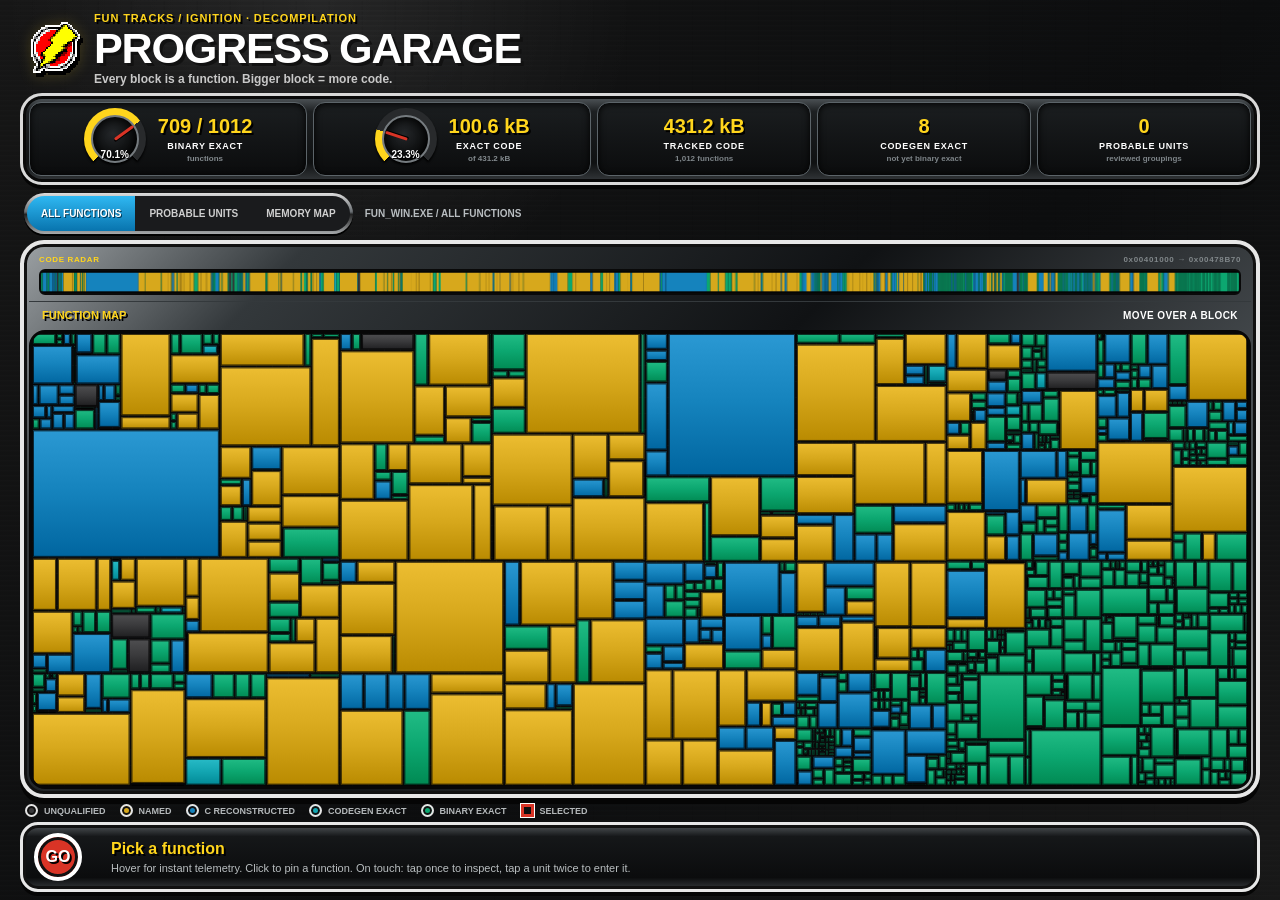
==== docs/index.html @ 7c0f0c51 "feat: make dashboard adaptive and radar selectable" ====
<!doctype html>
<html lang="en">
<head>
  <meta charset="utf-8">
  <meta name="viewport" content="width=device-width, initial-scale=1">
  <meta name="color-scheme" content="dark">
  <meta name="description" content="Interactive progress map for the Fun Tracks / Ignition decompilation project.">
  <title>Fun Tracks / Ignition — Decomp Progress</title>
  <link rel="stylesheet" href="style.css?v=10">
</head>
<body>
  <main class="shell">
    <header class="hero">
      <div class="title-block">
        <img class="game-logo" src="assets/fun_tracks.ico" alt="Fun Tracks logo">
        <div>
          <p class="eyebrow">FUN TRACKS / IGNITION · DECOMPILATION</p>
          <h1>Progress garage</h1>
          <p class="subtitle">Every block is a function. Bigger block = more code.</p>
        </div>
      </div>
    </header>

    <section class="dash" id="stats" aria-label="Progress summary"></section>

    <section class="control-strip">
      <div class="mode-switch" role="group" aria-label="Map mode">
        <button type="button" data-view="functions" class="active">ALL FUNCTIONS</button>
        <button type="button" data-view="units">PROBABLE UNITS</button>
        <button type="button" data-view="memory">MEMORY MAP</button>
      </div>
      <div class="crumb" id="path">FUN_WIN.EXE / ALL FUNCTIONS</div>
      <button type="button" id="back" class="back" hidden>← BACK</button>
    </section>

    <section class="race-panel">
      <div class="radar-wrap">
        <div class="radar-label"><span>CODE RADAR</span><span id="radar-range">0x00401000 → 0x00469230</span></div>
        <canvas id="memory-radar" aria-label="Address-ordered overview of the function corpus"></canvas>
      </div>
      <div class="race-panel-top">
        <span id="map-title">FUNCTION MAP</span>
        <span id="hover-readout">MOVE OVER A BLOCK</span>
      </div>
      <div class="map-stage">
        <canvas id="treemap" aria-label="Interactive decompilation progress map"></canvas>
        <div id="tooltip" class="tooltip" hidden></div>
      </div>
    </section>

    <section class="legend" aria-label="Progress legend">
      <span><i class="swatch unknown"></i>UNQUALIFIED</span>
      <span><i class="swatch named"></i>NAMED</span>
      <span><i class="swatch source"></i>C RECONSTRUCTED</span>
      <span><i class="swatch codegen_exact"></i>CODEGEN EXACT</span>
      <span><i class="swatch binary_exact"></i>BINARY EXACT</span>
      <span class="legend-selected"><i></i>SELECTED</span>
    </section>

    <section class="inspector" id="detail" aria-live="polite">
      <div class="inspector-number">GO</div>
      <div>
        <h2>Pick a function</h2>
        <p>Hover for instant telemetry. Click to pin a function. On touch: tap once to inspect, tap a unit twice to enter it.</p>
      </div>
    </section>

    <footer>PUBLIC PROGRESS METADATA ONLY · NO PRIVATE SOURCE CODE OR INTERNAL EVIDENCE</footer>
  </main>
  <script src="app.js?v=10" defer></script>
</body>
</html>
---- docs/style.css ----
@property --angle{syntax:"<angle>";inherits:false;initial-value:0deg}
@property --needle{syntax:"<angle>";inherits:true;initial-value:-135deg}
:root{
  color-scheme:dark;
  --asphalt:#151515;--asphalt2:#0f0f10;--panel:#202124;--panel2:#2a2b2f;
  --yellow:#ffd51c;--blue:#22a6df;--red:#d93426;--green:#1aa869;
  --text:#f7f7f7;--muted:#a7abb0;
  --unknown:#3a3a3c;--named:#d7a81c;--source:#1583bd;--codegen:#13a6b2;--binary:#0ca770;
}
*{box-sizing:border-box}
html,body{margin:0;min-height:100%}
body{
  padding:18px 12px 40px;color:var(--text);font-family:Arial,Helvetica,sans-serif;
  background:radial-gradient(circle at 25% 0%,rgba(255,255,255,.08),transparent 24%),linear-gradient(135deg,#161616 0%,#0c0d0e 58%,#181818 100%);
}
body:before{
  content:"";position:fixed;inset:0;pointer-events:none;opacity:.075;
  background-image:repeating-linear-gradient(0deg,transparent 0 3px,#fff 4px 5px),repeating-linear-gradient(90deg,transparent 0 31px,#000 32px 33px);
  mix-blend-mode:overlay;
}
button,a{font:inherit}.shell{width:min(1240px,100%);margin:0 auto;position:relative}
.hero{display:flex;justify-content:space-between;gap:20px;align-items:flex-start;padding:12px 6px 16px}
.title-block{display:flex;align-items:center;gap:14px;min-width:0}
.game-logo{width:68px;height:68px;object-fit:contain;flex:0 0 auto;image-rendering:pixelated;filter:drop-shadow(3px 4px 0 #000) drop-shadow(0 0 7px rgba(255,213,28,.18))}

.eyebrow{margin:0 0 3px;color:var(--yellow);font:900 11px/1.2 "Arial Black",Impact,sans-serif;letter-spacing:.08em;text-shadow:2px 2px 0 #000}
h1{margin:0;font:900 clamp(30px,5vw,54px)/.93 "Arial Black",Impact,sans-serif;text-transform:uppercase;letter-spacing:-.03em;color:#fff;text-shadow:3px 3px 0 #111}
.subtitle{margin:7px 0 0;color:#c8c8c8;font-weight:700;font-size:12px}
.repo-link{color:#111;text-decoration:none;font:900 11px/1 "Arial Black",Impact,sans-serif;background:var(--yellow);border:3px solid #fff;border-radius:999px;padding:10px 15px;box-shadow:inset 0 0 0 2px #111,0 3px 0 #000}
.repo-link:hover{transform:translateY(-1px);filter:brightness(1.08)}
.dash{
  display:grid;grid-template-columns:1.3fr 1.3fr repeat(3,minmax(0,1fr));gap:8px;padding:9px;border:3px solid #d9d9d9;border-radius:22px;
  background:linear-gradient(#555b5f,#1d2022 18%,#0f1112 78%,#35393c);box-shadow:inset 0 0 0 3px #090909,0 4px 0 #050505
}
.gauge-card,.stat{min-width:0;border-radius:12px;background:linear-gradient(#1b1e20,#0b0c0d);border:1px solid #5c6469;box-shadow:inset 0 1px 7px #000}
.gauge-card{display:grid;grid-template-columns:76px max-content;gap:10px;align-items:center;justify-content:center;padding:7px 10px;text-align:center}
.gauge{
  --angle:0deg;--needle:-135deg;position:relative;width:70px;height:70px;border-radius:50%;
  background:conic-gradient(from 225deg,var(--yellow) 0deg,var(--yellow) var(--angle),#282a2c var(--angle),#282a2c 270deg,transparent 270deg);
  filter:drop-shadow(0 2px 1px #000);transition:--angle 1.15s cubic-bezier(.18,.82,.2,1),--needle 1.15s cubic-bezier(.18,.82,.2,1)
}
.gauge:before{content:"";position:absolute;inset:7px;border-radius:50%;background:radial-gradient(circle at 45% 38%,#24272a,#070808 72%);border:2px solid #757b7f;box-shadow:inset 0 0 10px #000}
.gauge:after{content:"";position:absolute;left:34px;top:10px;width:3px;height:26px;background:var(--red);transform-origin:50% 25px;transform:rotate(var(--needle));border-radius:3px;box-shadow:1px 1px 0 #000}
.gauge-readout{position:absolute;inset:0;display:flex;align-items:flex-end;justify-content:center;padding-bottom:12px;z-index:2;font:900 11px/1 "Arial Black",Impact,sans-serif;color:#fff;text-shadow:1px 1px #000}
.gauge-copy{text-align:center}.gauge-copy strong{display:block;color:var(--yellow);font:900 20px/1 "Arial Black",Impact,sans-serif;text-shadow:2px 2px 0 #000}
.gauge-copy span{display:block;margin-top:5px;color:#fff;font-size:9px;font-weight:900;letter-spacing:.08em}.gauge-copy small{display:block;margin-top:3px;color:#838a8e;font-size:8px;font-weight:700}
.stat{padding:11px 12px;display:flex;flex-direction:column;align-items:center;justify-content:center;text-align:center}.stat strong{display:block;color:var(--yellow);font:900 20px/1 "Arial Black",Impact,sans-serif;text-shadow:2px 2px 0 #000;white-space:nowrap;overflow:hidden;text-overflow:ellipsis}.stat span{display:block;margin-top:5px;color:#fff;font-size:9px;font-weight:900;letter-spacing:.08em}.stat small{display:block;margin-top:3px;color:#7e8589;font-size:8px;font-weight:700}
.control-strip{display:flex;align-items:center;gap:12px;padding:16px 4px 10px;min-height:58px}
.mode-switch{display:flex;padding:3px;border-radius:999px;background:linear-gradient(#ddd,#696e72 46%,#222 52%,#a7aaac);box-shadow:0 2px 0 #000}
button{border:0;cursor:pointer;color:#cfcfcf;background:#1a1b1d;min-height:35px;padding:0 14px;font-size:10px;font-weight:900}
.mode-switch button:first-child{border-radius:999px 4px 4px 999px}.mode-switch button:last-child{border-radius:4px 999px 999px 4px}
button.active{background:linear-gradient(#2fb8f2,#0874ae);color:#fff;text-shadow:1px 1px 0 #003b59}
button:hover,button:focus-visible{filter:brightness(1.18);outline:2px solid var(--yellow);outline-offset:1px}
.crumb{min-width:0;overflow:hidden;text-overflow:ellipsis;white-space:nowrap;color:#b8bdc0;font-size:10px;font-weight:900}.back{margin-left:auto;border-radius:999px;background:#8f1712;border:2px solid #e0e0e0;color:#fff}
.race-panel{border:4px solid #e7e7e7;border-radius:24px;padding:5px;background:linear-gradient(135deg,#9ca1a4,#33383b 16%,#101214 48%,#555b5f 85%,#c9cbcc);box-shadow:inset 0 0 0 3px #111,0 6px 0 #050505}
.race-panel-top{display:flex;justify-content:space-between;gap:14px;align-items:center;min-height:36px;padding:0 13px 2px;color:var(--yellow);font:900 11px/1 "Arial Black",Impact,sans-serif;text-shadow:2px 2px 0 #000}
#hover-readout{color:#fff;font-family:Arial,Helvetica,sans-serif;font-size:10px;letter-spacing:.04em;text-shadow:none;overflow:hidden;text-overflow:ellipsis;white-space:nowrap}
.map-stage{position:relative;height:min(63vw,680px);min-height:440px;overflow:hidden;border:3px solid #070707;border-radius:16px;background:linear-gradient(90deg,rgba(255,255,255,.02) 1px,transparent 1px),linear-gradient(rgba(255,255,255,.02) 1px,transparent 1px),#0a0a0b;background-size:16px 16px;box-shadow:inset 0 0 20px #000}
#treemap{display:block;width:100%;height:100%;touch-action:manipulation;cursor:crosshair}
.tooltip{position:absolute;z-index:4;pointer-events:none;width:min(360px,calc(100% - 24px));padding:7px;border:3px solid #efefef;border-radius:18px;background:linear-gradient(#888d90,#25292c 13%,#101214 88%,#64696c);box-shadow:inset 0 0 0 2px #090909,0 8px 18px #000b;transform-origin:10px 10px;animation:pop .11s ease-out}
.tooltip-inner{padding:11px 12px;border-radius:11px;background:#0d0f10;border:1px solid #555d61}.tooltip-title{color:var(--yellow);font:900 15px/1.05 "Arial Black",Impact,sans-serif;text-shadow:2px 2px 0 #000;overflow-wrap:anywhere}.tooltip-row{display:flex;justify-content:space-between;gap:12px;margin-top:6px;color:#cfd2d3;font-size:10px;font-weight:700}.tooltip-row b{color:#fff;text-align:right}.tooltip-meter{margin-top:9px;height:9px;border-radius:99px;background:#050505;border:1px solid #5f6467;overflow:hidden}.tooltip-meter i{display:block;height:100%;background:linear-gradient(90deg,#1a92d0,#39c7f7);box-shadow:0 0 9px #24b7ef}.tooltip-hint{margin-top:9px;padding-top:7px;border-top:1px solid #4f5558;color:var(--yellow);font:900 9px/1 "Arial Black",Impact,sans-serif;letter-spacing:.08em;text-align:center}
@keyframes pop{from{opacity:0;transform:scale(.96)}to{opacity:1;transform:scale(1)}
}
.radar-wrap{padding:10px 12px 9px;border-bottom:1px solid #34393c}.radar-label{display:flex;justify-content:space-between;gap:10px;margin-bottom:5px;color:#80878a;font-size:8px;font-weight:900;letter-spacing:.08em}.radar-label span:first-child{color:var(--yellow)}#memory-radar{display:block;width:100%;height:30px;border:2px solid #090909;border-radius:6px;background:#080909;box-shadow:inset 0 0 7px #000;cursor:crosshair;touch-action:manipulation}
.legend{display:flex;flex-wrap:wrap;gap:9px 14px;padding:12px 5px 9px;font-size:9px;font-weight:900;color:#b4b8ba}.legend span{display:inline-flex;gap:6px;align-items:center}.swatch{width:13px;height:13px;border:2px solid #e5e5e5;border-radius:50%;box-shadow:inset 0 0 0 2px #111}.swatch.unknown{background:var(--unknown)}.swatch.named{background:var(--named)}.swatch.source{background:var(--source)}.swatch.codegen_exact{background:var(--codegen)}.swatch.binary_exact{background:var(--binary)}.legend-selected i{display:inline-block;width:13px;height:13px;border:3px solid var(--red);box-shadow:0 0 0 1px #fff}
.inspector{display:grid;grid-template-columns:64px 1fr;gap:13px;align-items:center;min-height:92px;padding:10px 14px;border:3px solid #e7e7e7;border-radius:18px;background:linear-gradient(#4f5458,#151719 18%,#0b0c0d 82%,#33373a);box-shadow:inset 0 0 0 3px #111,0 4px 0 #050505}.inspector-number{display:grid;place-items:center;width:56px;height:56px;border-radius:50%;background:var(--red);border:4px solid #fff;box-shadow:inset 0 0 0 3px #111;color:#fff;font:900 18px/1 "Arial Black",Impact,sans-serif;text-shadow:2px 2px 0 #000}.inspector h2{margin:0;color:var(--yellow);font:900 18px/1 "Arial Black",Impact,sans-serif;text-shadow:2px 2px 0 #000}.inspector p{margin:5px 0 0;color:#b9bec0;font-size:11px}.detail-grid{display:grid;grid-template-columns:repeat(4,minmax(0,1fr));gap:7px;margin-top:10px}.detail-grid div{padding:8px 9px;border-radius:8px;background:#0c0d0e;border:1px solid #4b5154}.detail-grid span{display:block;color:#81898c;font-size:8px;font-weight:900;letter-spacing:.06em}.detail-grid strong{display:block;margin-top:3px;color:#fff;font-size:11px;overflow-wrap:anywhere}
footer{padding:15px 4px 0;color:#696f72;font-size:8px;font-weight:900;letter-spacing:.08em}
@media(max-width:900px){.dash{grid-template-columns:1fr 1fr 1fr}.gauge-card{grid-column:span 1}.detail-grid{grid-template-columns:1fr 1fr}}
@media(max-width:760px){body{padding:10px 7px 26px}.hero{padding-top:7px}.game-logo{width:52px;height:52px}.dash{grid-template-columns:1fr 1fr;border-radius:16px}.gauge-card{grid-template-columns:62px max-content;justify-content:center}.gauge{width:58px;height:58px}.gauge:after{left:28px;top:9px;height:21px;transform-origin:50% 20px}.gauge-readout{padding-bottom:9px;font-size:9px}.gauge-copy strong,.stat strong{font-size:17px}.stat:last-child{grid-column:1/-1}.control-strip{flex-wrap:wrap}.mode-switch{width:100%}.mode-switch button{flex:1;padding:0 7px}.crumb{order:3;width:100%}.map-stage{height:550px;min-height:400px}.race-panel{border-radius:18px}.race-panel-top{font-size:9px}#hover-readout{display:none}.detail-grid{grid-template-columns:1fr 1fr}.radar-label span:last-child{display:none}}
@media(prefers-reduced-motion:reduce){.tooltip{animation:none}}


/* Single-viewport adaptive layout */
html,body{height:100%;overflow:hidden}
body{height:100dvh;padding:8px 10px}
.shell{
  height:calc(100dvh - 16px);
  display:grid;
  grid-template-rows:auto auto auto minmax(0,1fr) auto auto;
  min-height:0;
}
.hero{padding:4px 6px 7px;align-items:center}
.game-logo{width:clamp(46px,6vh,60px);height:clamp(46px,6vh,60px)}
h1{font-size:clamp(28px,4.8vh,46px)}
.subtitle{margin-top:4px}
.dash{padding:6px;gap:6px}
.gauge-card{padding:5px 8px;grid-template-columns:66px max-content;gap:8px}
.gauge{width:62px;height:62px}
.gauge:after{left:30px;top:9px;height:23px;transform-origin:50% 22px}
.gauge-readout{padding-bottom:10px;font-size:10px}
.control-strip{padding:8px 4px 6px;min-height:44px}
.race-panel{min-height:0;display:flex;flex-direction:column}
.radar-wrap{padding:6px 10px 6px}
#memory-radar{height:26px}
.race-panel-top{min-height:28px;padding-bottom:1px}
.map-stage{height:auto;min-height:0;flex:1}
.legend{flex-wrap:nowrap;overflow-x:auto;padding:6px 5px 5px;scrollbar-width:none}
.legend::-webkit-scrollbar{display:none}
.inspector{min-height:70px;max-height:108px;padding:7px 11px;overflow:auto}
.inspector-number{width:48px;height:48px;font-size:16px}
.inspector h2{font-size:16px}
.detail-grid{margin-top:7px}
footer{display:none}

@media(max-height:820px) and (min-width:761px){
  .eyebrow{font-size:9px}
  .subtitle{font-size:10px}
  .gauge{width:54px;height:54px}
  .gauge-card{grid-template-columns:58px max-content;padding:4px 7px}
  .gauge:after{left:26px;top:8px;height:20px;transform-origin:50% 19px}
  .gauge-readout{padding-bottom:8px;font-size:9px}
  .gauge-copy strong,.stat strong{font-size:17px}
  .gauge-copy span,.stat span{font-size:8px}
  .gauge-copy small,.stat small{font-size:7px}
  .control-strip{padding-top:5px;padding-bottom:4px}
  .inspector{min-height:60px;max-height:88px}
  .detail-grid{display:none}
}

@media(max-width:760px){
  body{padding:5px 5px 7px}
  .shell{height:calc(100dvh - 12px);grid-template-rows:auto auto auto minmax(0,1fr) auto auto}
  .hero{padding:2px 4px 4px}
  .game-logo{width:40px;height:40px}
  h1{font-size:24px}
  .eyebrow{font-size:7px}
  .subtitle{display:none}
  .dash{grid-template-columns:repeat(5,minmax(0,1fr));gap:3px;padding:4px;border-radius:12px}
  .gauge-card,.stat{min-height:44px;padding:5px 2px;display:flex;flex-direction:column;align-items:center;justify-content:center;text-align:center}
  .gauge{display:none}
  .gauge-copy strong,.stat strong{font-size:10px}
  .gauge-copy span,.stat span{font-size:6px;letter-spacing:0}
  .gauge-copy small,.stat small{display:none}
  .stat:last-child{grid-column:auto}
  .control-strip{padding:5px 2px 4px;gap:4px;min-height:0}
  .mode-switch{width:100%;padding:2px}
  .mode-switch button{min-height:27px;padding:0 4px;font-size:7px}
  .crumb{display:none}
  .back{min-height:27px;font-size:7px;margin-left:auto}
  .race-panel{border-width:3px;border-radius:14px;padding:4px}
  .radar-wrap{padding:4px 6px 4px}
  #memory-radar{height:22px}
  .race-panel-top{min-height:22px;padding:0 7px;font-size:8px}
  .map-stage{height:auto;min-height:0}
  .legend{padding:4px 3px 3px;gap:8px;font-size:6.5px}
  .swatch,.legend-selected i{width:10px;height:10px}
  .inspector{grid-template-columns:38px 1fr;gap:7px;min-height:52px;max-height:72px;padding:5px 7px;border-radius:12px}
  .inspector-number{width:34px;height:34px;border-width:3px;font-size:11px}
  .inspector h2{font-size:11px}
  .inspector p{font-size:8px;margin-top:2px}
  .detail-grid{display:none}
}
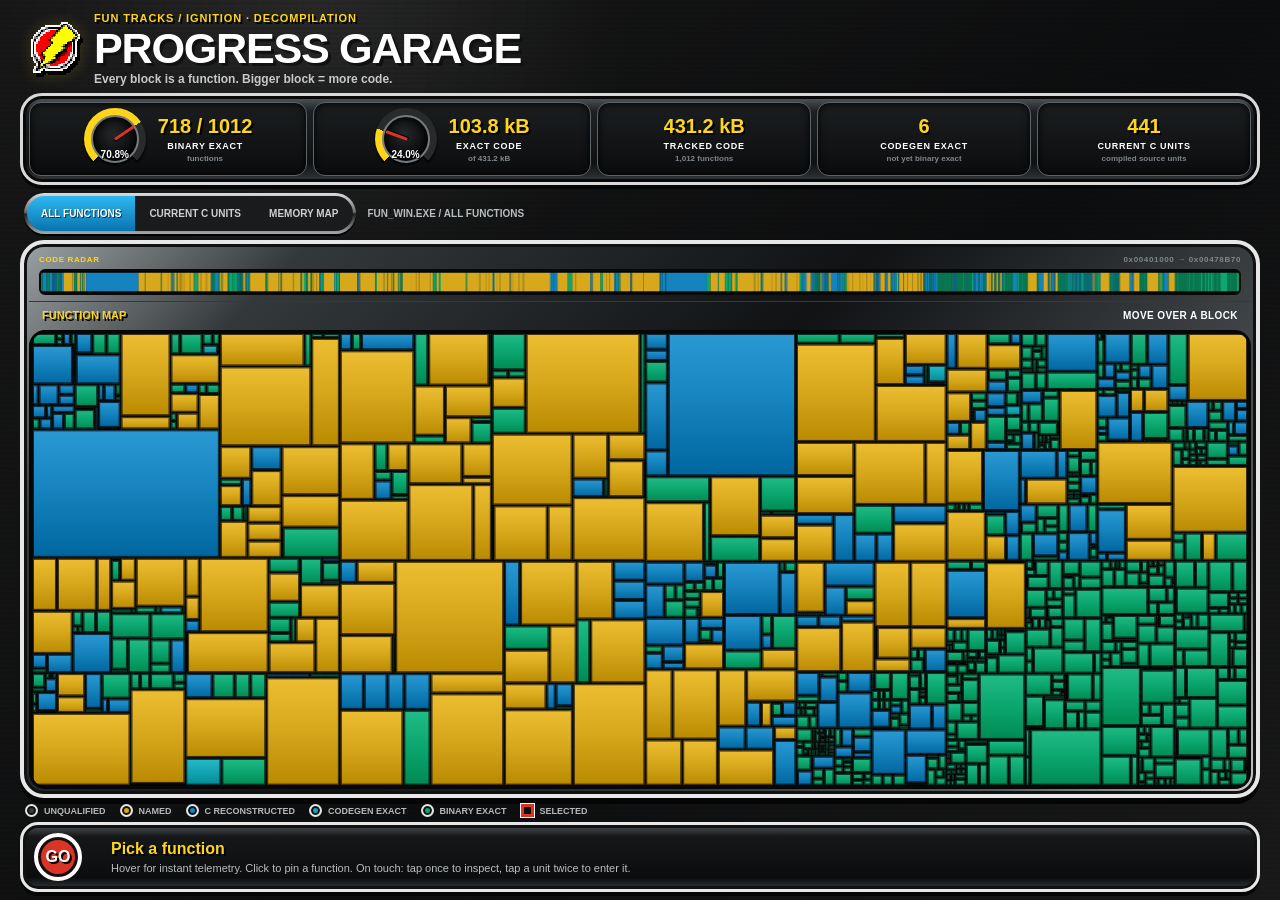
==== commit 756cae43: "feat: show current C compilation units" ====
--- a/docs/index.html
+++ b/docs/index.html
@@ -6,7 +6,7 @@
   <meta name="color-scheme" content="dark">
   <meta name="description" content="Interactive progress map for the Fun Tracks / Ignition decompilation project.">
   <title>Fun Tracks / Ignition — Decomp Progress</title>
-  <link rel="stylesheet" href="style.css?v=10">
+  <link rel="stylesheet" href="style.css?v=11">
 </head>
 <body>
   <main class="shell">
@@ -26,7 +26,7 @@
     <section class="control-strip">
       <div class="mode-switch" role="group" aria-label="Map mode">
         <button type="button" data-view="functions" class="active">ALL FUNCTIONS</button>
-        <button type="button" data-view="units">PROBABLE UNITS</button>
+        <button type="button" data-view="units">CURRENT C UNITS</button>
         <button type="button" data-view="memory">MEMORY MAP</button>
       </div>
       <div class="crumb" id="path">FUN_WIN.EXE / ALL FUNCTIONS</div>
@@ -67,6 +67,6 @@
 
     <footer>PUBLIC PROGRESS METADATA ONLY · NO PRIVATE SOURCE CODE OR INTERNAL EVIDENCE</footer>
   </main>
-  <script src="app.js?v=10" defer></script>
+  <script src="app.js?v=11" defer></script>
 </body>
 </html>
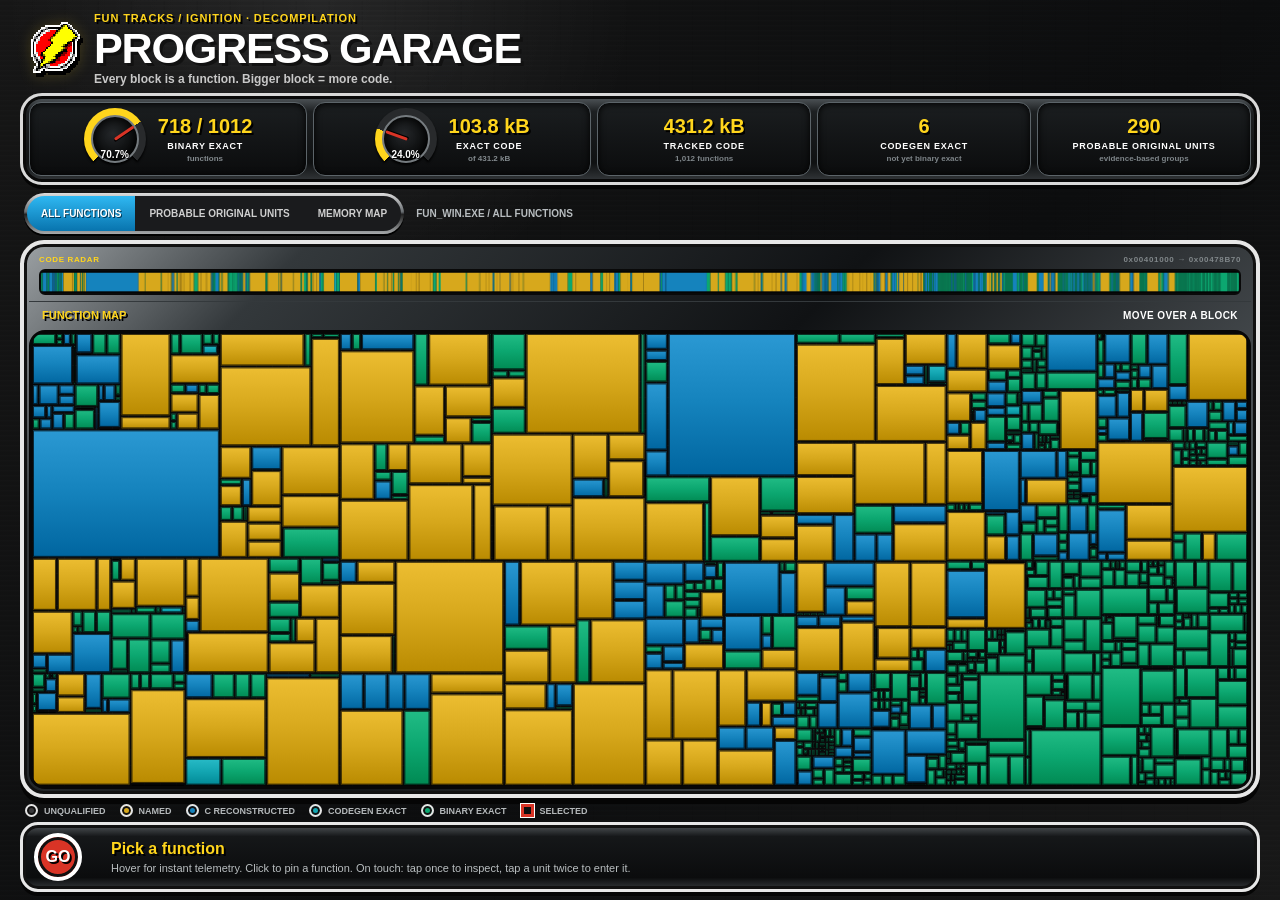
==== commit ea551a57: "feat: show probable original compilation units" ====
--- a/docs/index.html
+++ b/docs/index.html
@@ -6,7 +6,7 @@
   <meta name="color-scheme" content="dark">
   <meta name="description" content="Interactive progress map for the Fun Tracks / Ignition decompilation project.">
   <title>Fun Tracks / Ignition — Decomp Progress</title>
-  <link rel="stylesheet" href="style.css?v=11">
+  <link rel="stylesheet" href="style.css?v=12">
 </head>
 <body>
   <main class="shell">
@@ -26,7 +26,7 @@
     <section class="control-strip">
       <div class="mode-switch" role="group" aria-label="Map mode">
         <button type="button" data-view="functions" class="active">ALL FUNCTIONS</button>
-        <button type="button" data-view="units">CURRENT C UNITS</button>
+        <button type="button" data-view="units">PROBABLE ORIGINAL UNITS</button>
         <button type="button" data-view="memory">MEMORY MAP</button>
       </div>
       <div class="crumb" id="path">FUN_WIN.EXE / ALL FUNCTIONS</div>
@@ -67,6 +67,6 @@
 
     <footer>PUBLIC PROGRESS METADATA ONLY · NO PRIVATE SOURCE CODE OR INTERNAL EVIDENCE</footer>
   </main>
-  <script src="app.js?v=11" defer></script>
+  <script src="app.js?v=12" defer></script>
 </body>
 </html>
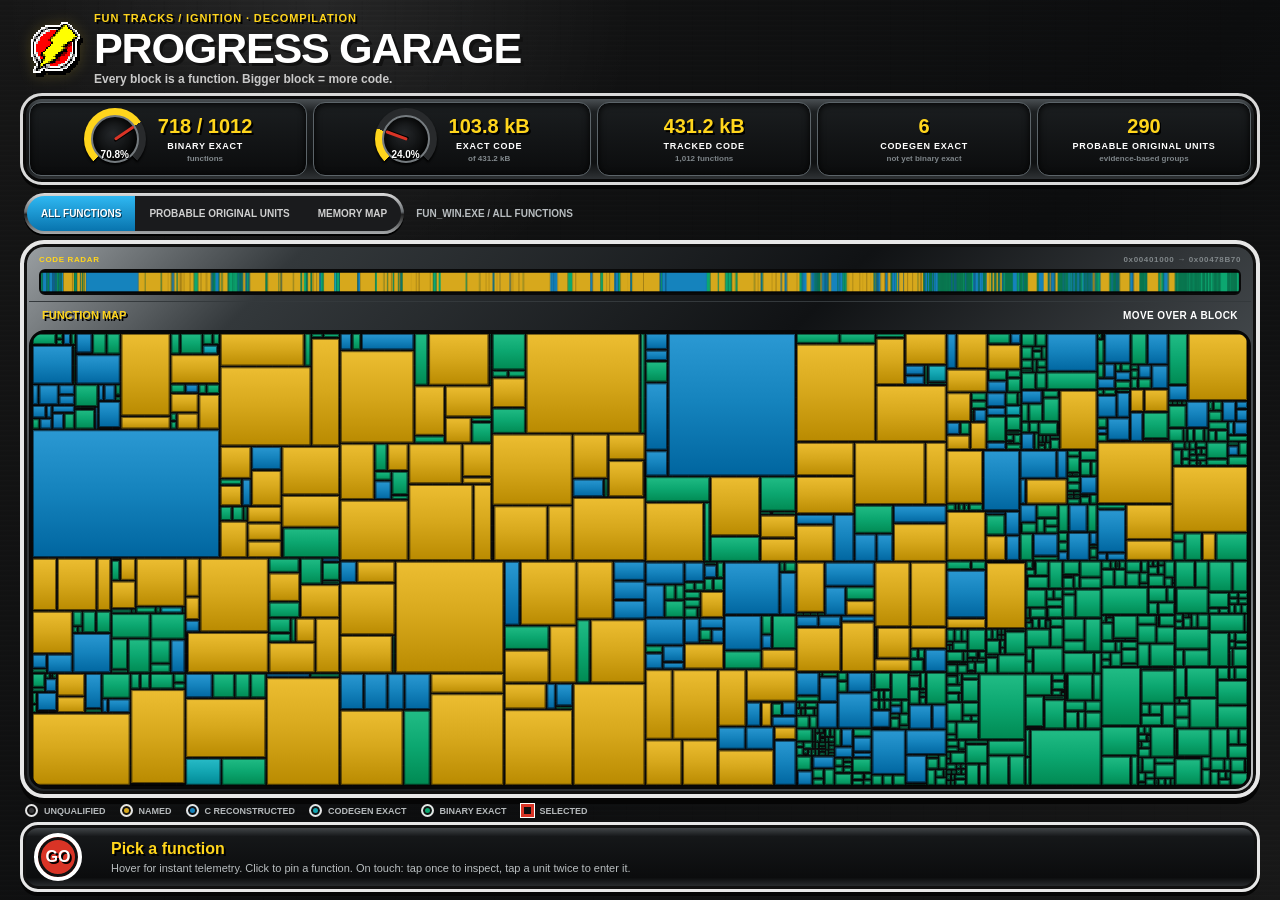
==== commit 3618fb9b: "style: refresh treemap assets" ====
--- a/docs/index.html
+++ b/docs/index.html
@@ -6,7 +6,7 @@
   <meta name="color-scheme" content="dark">
   <meta name="description" content="Interactive progress map for the Fun Tracks / Ignition decompilation project.">
   <title>Fun Tracks / Ignition — Decomp Progress</title>
-  <link rel="stylesheet" href="style.css?v=12">
+  <link rel="stylesheet" href="style.css?v=13">
 </head>
 <body>
   <main class="shell">
@@ -67,6 +67,6 @@
 
     <footer>PUBLIC PROGRESS METADATA ONLY · NO PRIVATE SOURCE CODE OR INTERNAL EVIDENCE</footer>
   </main>
-  <script src="app.js?v=12" defer></script>
+  <script src="app.js?v=13" defer></script>
 </body>
 </html>
--- a/docs/style.css
+++ b/docs/style.css
@@ -57,8 +57,8 @@
 #hover-readout{color:#fff;font-family:Arial,Helvetica,sans-serif;font-size:10px;letter-spacing:.04em;text-shadow:none;overflow:hidden;text-overflow:ellipsis;white-space:nowrap}
 .map-stage{position:relative;height:min(63vw,680px);min-height:440px;overflow:hidden;border:3px solid #070707;border-radius:16px;background:linear-gradient(90deg,rgba(255,255,255,.02) 1px,transparent 1px),linear-gradient(rgba(255,255,255,.02) 1px,transparent 1px),#0a0a0b;background-size:16px 16px;box-shadow:inset 0 0 20px #000}
 #treemap{display:block;width:100%;height:100%;touch-action:manipulation;cursor:crosshair}
-.tooltip{position:absolute;z-index:4;pointer-events:none;width:min(360px,calc(100% - 24px));padding:7px;border:3px solid #efefef;border-radius:18px;background:linear-gradient(#888d90,#25292c 13%,#101214 88%,#64696c);box-shadow:inset 0 0 0 2px #090909,0 8px 18px #000b;transform-origin:10px 10px;animation:pop .11s ease-out}
-.tooltip-inner{padding:11px 12px;border-radius:11px;background:#0d0f10;border:1px solid #555d61}.tooltip-title{color:var(--yellow);font:900 15px/1.05 "Arial Black",Impact,sans-serif;text-shadow:2px 2px 0 #000;overflow-wrap:anywhere}.tooltip-row{display:flex;justify-content:space-between;gap:12px;margin-top:6px;color:#cfd2d3;font-size:10px;font-weight:700}.tooltip-row b{color:#fff;text-align:right}.tooltip-meter{margin-top:9px;height:9px;border-radius:99px;background:#050505;border:1px solid #5f6467;overflow:hidden}.tooltip-meter i{display:block;height:100%;background:linear-gradient(90deg,#1a92d0,#39c7f7);box-shadow:0 0 9px #24b7ef}.tooltip-hint{margin-top:9px;padding-top:7px;border-top:1px solid #4f5558;color:var(--yellow);font:900 9px/1 "Arial Black",Impact,sans-serif;letter-spacing:.08em;text-align:center}
+.tooltip{position:absolute;z-index:4;pointer-events:none;width:min(360px,calc(100% - 24px));padding:7px;border:3px solid rgba(239,239,239,.88);border-radius:18px;background:linear-gradient(rgba(136,141,144,.88),rgba(37,41,44,.88) 13%,rgba(16,18,20,.90) 88%,rgba(100,105,108,.88));box-shadow:inset 0 0 0 2px rgba(9,9,9,.88),0 8px 18px #000b;backdrop-filter:blur(3px);transform-origin:10px 10px;animation:pop .11s ease-out}
+.tooltip-inner{padding:11px 12px;border-radius:11px;background:rgba(13,15,16,.88);border:1px solid rgba(85,93,97,.88)}.tooltip-title{color:var(--yellow);font:900 15px/1.05 "Arial Black",Impact,sans-serif;text-shadow:2px 2px 0 #000;overflow-wrap:anywhere}.tooltip-row{display:flex;justify-content:space-between;gap:12px;margin-top:6px;color:#cfd2d3;font-size:10px;font-weight:700}.tooltip-row b{color:#fff;text-align:right}.tooltip-meter{margin-top:9px;height:9px;border-radius:99px;background:#050505;border:1px solid #5f6467;overflow:hidden}.tooltip-meter i{display:block;height:100%;background:linear-gradient(90deg,#1a92d0,#39c7f7);box-shadow:0 0 9px #24b7ef}.tooltip-hint{margin-top:9px;padding-top:7px;border-top:1px solid #4f5558;color:var(--yellow);font:900 9px/1 "Arial Black",Impact,sans-serif;letter-spacing:.08em;text-align:center}
 @keyframes pop{from{opacity:0;transform:scale(.96)}to{opacity:1;transform:scale(1)}
 }
 .radar-wrap{padding:10px 12px 9px;border-bottom:1px solid #34393c}.radar-label{display:flex;justify-content:space-between;gap:10px;margin-bottom:5px;color:#80878a;font-size:8px;font-weight:900;letter-spacing:.08em}.radar-label span:first-child{color:var(--yellow)}#memory-radar{display:block;width:100%;height:30px;border:2px solid #090909;border-radius:6px;background:#080909;box-shadow:inset 0 0 7px #000;cursor:crosshair;touch-action:manipulation}
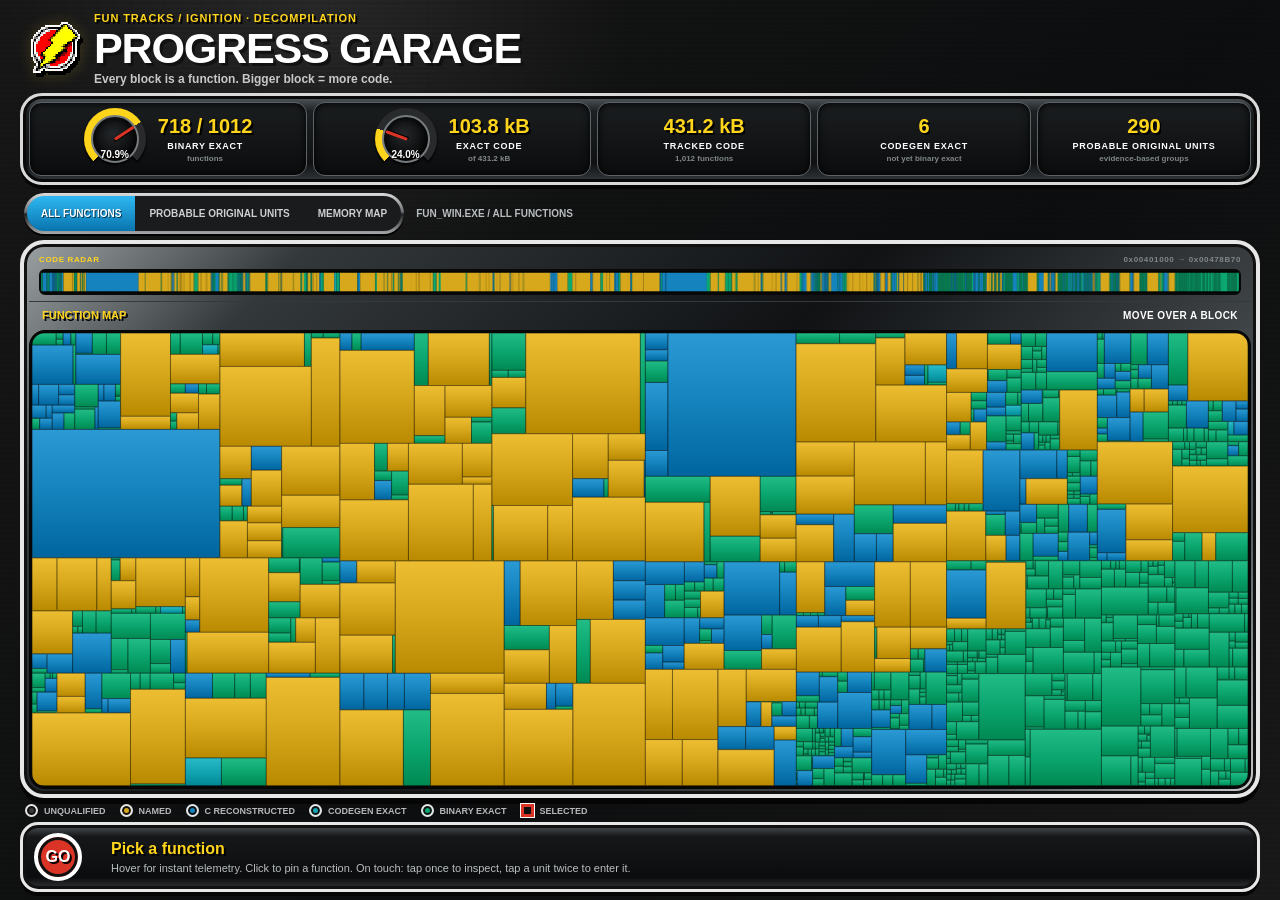
==== commit f5ef7130: "Fix treemap borders and tooltip transparency" ====
--- a/docs/index.html
+++ b/docs/index.html
@@ -6,7 +6,7 @@
   <meta name="color-scheme" content="dark">
   <meta name="description" content="Interactive progress map for the Fun Tracks / Ignition decompilation project.">
   <title>Fun Tracks / Ignition — Decomp Progress</title>
-  <link rel="stylesheet" href="style.css?v=13">
+  <link rel="stylesheet" href="style.css?v=14">
 </head>
 <body>
   <main class="shell">
@@ -67,6 +67,6 @@
 
     <footer>PUBLIC PROGRESS METADATA ONLY · NO PRIVATE SOURCE CODE OR INTERNAL EVIDENCE</footer>
   </main>
-  <script src="app.js?v=13" defer></script>
+  <script src="app.js?v=14" defer></script>
 </body>
 </html>
--- a/docs/style.css
+++ b/docs/style.css
@@ -57,8 +57,8 @@
 #hover-readout{color:#fff;font-family:Arial,Helvetica,sans-serif;font-size:10px;letter-spacing:.04em;text-shadow:none;overflow:hidden;text-overflow:ellipsis;white-space:nowrap}
 .map-stage{position:relative;height:min(63vw,680px);min-height:440px;overflow:hidden;border:3px solid #070707;border-radius:16px;background:linear-gradient(90deg,rgba(255,255,255,.02) 1px,transparent 1px),linear-gradient(rgba(255,255,255,.02) 1px,transparent 1px),#0a0a0b;background-size:16px 16px;box-shadow:inset 0 0 20px #000}
 #treemap{display:block;width:100%;height:100%;touch-action:manipulation;cursor:crosshair}
-.tooltip{position:absolute;z-index:4;pointer-events:none;width:min(360px,calc(100% - 24px));padding:7px;border:3px solid rgba(239,239,239,.88);border-radius:18px;background:linear-gradient(rgba(136,141,144,.88),rgba(37,41,44,.88) 13%,rgba(16,18,20,.90) 88%,rgba(100,105,108,.88));box-shadow:inset 0 0 0 2px rgba(9,9,9,.88),0 8px 18px #000b;backdrop-filter:blur(3px);transform-origin:10px 10px;animation:pop .11s ease-out}
-.tooltip-inner{padding:11px 12px;border-radius:11px;background:rgba(13,15,16,.88);border:1px solid rgba(85,93,97,.88)}.tooltip-title{color:var(--yellow);font:900 15px/1.05 "Arial Black",Impact,sans-serif;text-shadow:2px 2px 0 #000;overflow-wrap:anywhere}.tooltip-row{display:flex;justify-content:space-between;gap:12px;margin-top:6px;color:#cfd2d3;font-size:10px;font-weight:700}.tooltip-row b{color:#fff;text-align:right}.tooltip-meter{margin-top:9px;height:9px;border-radius:99px;background:#050505;border:1px solid #5f6467;overflow:hidden}.tooltip-meter i{display:block;height:100%;background:linear-gradient(90deg,#1a92d0,#39c7f7);box-shadow:0 0 9px #24b7ef}.tooltip-hint{margin-top:9px;padding-top:7px;border-top:1px solid #4f5558;color:var(--yellow);font:900 9px/1 "Arial Black",Impact,sans-serif;letter-spacing:.08em;text-align:center}
+.tooltip{position:absolute;z-index:4;pointer-events:none;width:min(360px,calc(100% - 24px));padding:7px;border:2px solid rgba(239,239,239,.8);border-radius:18px;background:linear-gradient(rgba(136,141,144,.45),rgba(37,41,44,.45) 13%,rgba(16,18,20,.45) 88%,rgba(100,105,108,.45));box-shadow:inset 0 0 0 1px rgba(9,9,9,.65),0 8px 18px #0008;transform-origin:10px 10px;animation:pop .11s ease-out}
+.tooltip-inner{padding:11px 12px;border-radius:11px;background:rgba(13,15,16,.72);border:1px solid rgba(85,93,97,.7)}.tooltip-title{color:var(--yellow);font:900 15px/1.05 "Arial Black",Impact,sans-serif;text-shadow:2px 2px 0 #000;overflow-wrap:anywhere}.tooltip-row{display:flex;justify-content:space-between;gap:12px;margin-top:6px;color:#cfd2d3;font-size:10px;font-weight:700}.tooltip-row b{color:#fff;text-align:right}.tooltip-meter{margin-top:9px;height:9px;border-radius:99px;background:#050505;border:1px solid #5f6467;overflow:hidden}.tooltip-meter i{display:block;height:100%;background:linear-gradient(90deg,#1a92d0,#39c7f7);box-shadow:0 0 9px #24b7ef}.tooltip-hint{margin-top:9px;padding-top:7px;border-top:1px solid #4f5558;color:var(--yellow);font:900 9px/1 "Arial Black",Impact,sans-serif;letter-spacing:.08em;text-align:center}
 @keyframes pop{from{opacity:0;transform:scale(.96)}to{opacity:1;transform:scale(1)}
 }
 .radar-wrap{padding:10px 12px 9px;border-bottom:1px solid #34393c}.radar-label{display:flex;justify-content:space-between;gap:10px;margin-bottom:5px;color:#80878a;font-size:8px;font-weight:900;letter-spacing:.08em}.radar-label span:first-child{color:var(--yellow)}#memory-radar{display:block;width:100%;height:30px;border:2px solid #090909;border-radius:6px;background:#080909;box-shadow:inset 0 0 7px #000;cursor:crosshair;touch-action:manipulation}
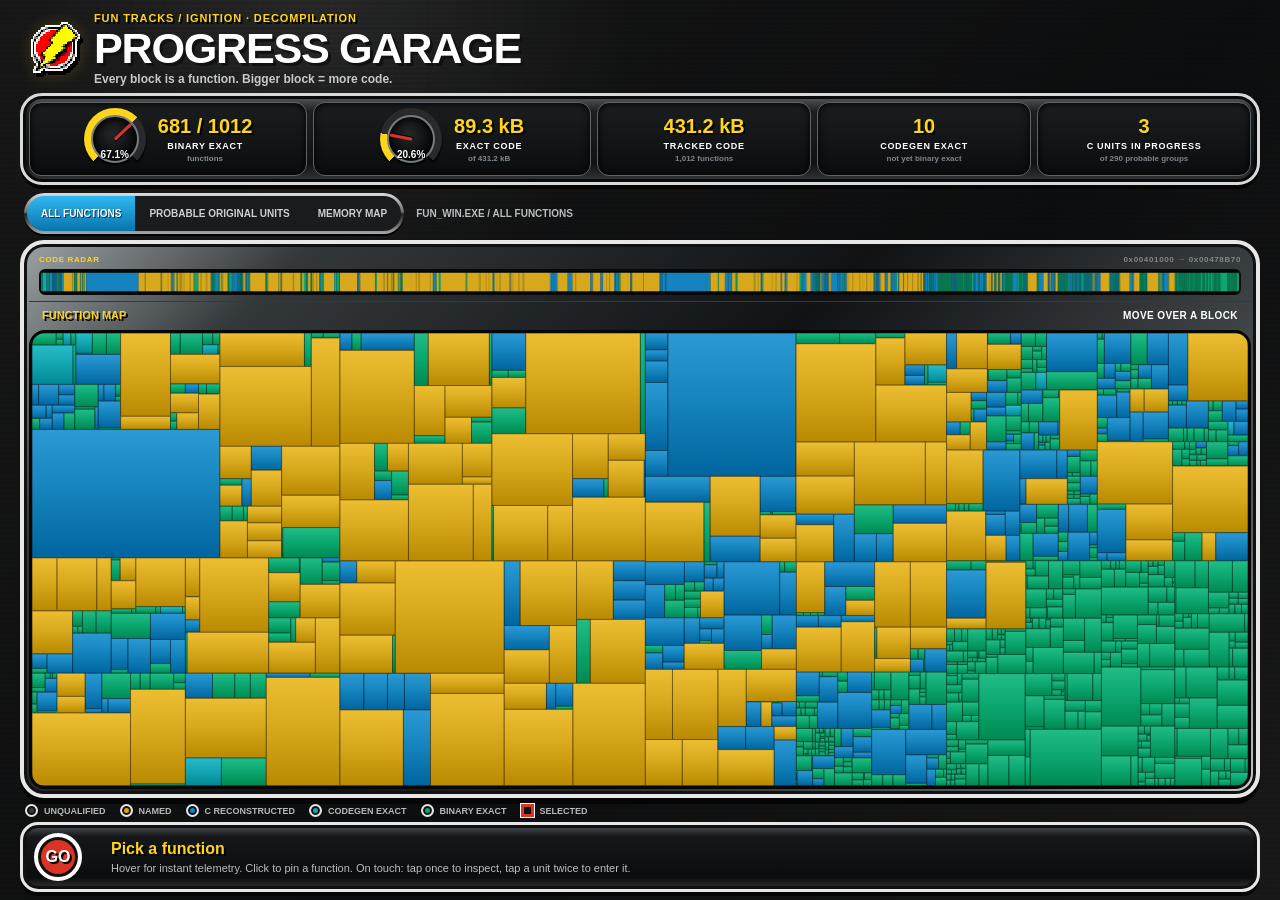
==== commit da0b13ce: "Show active C units and remove treemap labels" ====
--- a/docs/index.html
+++ b/docs/index.html
@@ -67,6 +67,6 @@
 
     <footer>PUBLIC PROGRESS METADATA ONLY · NO PRIVATE SOURCE CODE OR INTERNAL EVIDENCE</footer>
   </main>
-  <script src="app.js?v=14" defer></script>
+  <script src="app.js?v=15" defer></script>
 </body>
 </html>
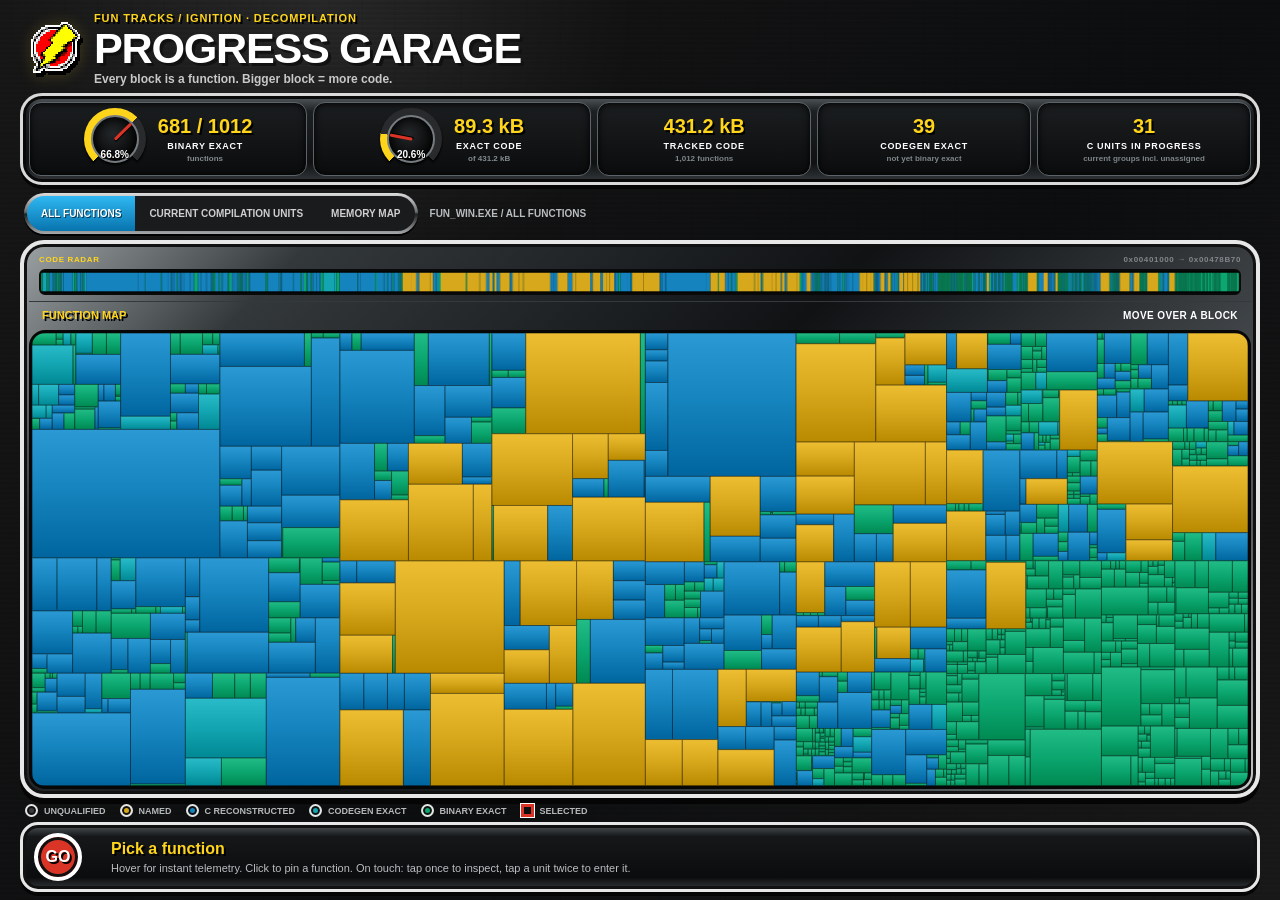
==== commit fc9cfd47: "chore: update progress unit view" ====
--- a/docs/index.html
+++ b/docs/index.html
@@ -26,7 +26,7 @@
     <section class="control-strip">
       <div class="mode-switch" role="group" aria-label="Map mode">
         <button type="button" data-view="functions" class="active">ALL FUNCTIONS</button>
-        <button type="button" data-view="units">PROBABLE ORIGINAL UNITS</button>
+        <button type="button" data-view="units">CURRENT COMPILATION UNITS</button>
         <button type="button" data-view="memory">MEMORY MAP</button>
       </div>
       <div class="crumb" id="path">FUN_WIN.EXE / ALL FUNCTIONS</div>
@@ -67,6 +67,6 @@
 
     <footer>PUBLIC PROGRESS METADATA ONLY · NO PRIVATE SOURCE CODE OR INTERNAL EVIDENCE</footer>
   </main>
-  <script src="app.js?v=15" defer></script>
+  <script src="app.js?v=16" defer></script>
 </body>
 </html>
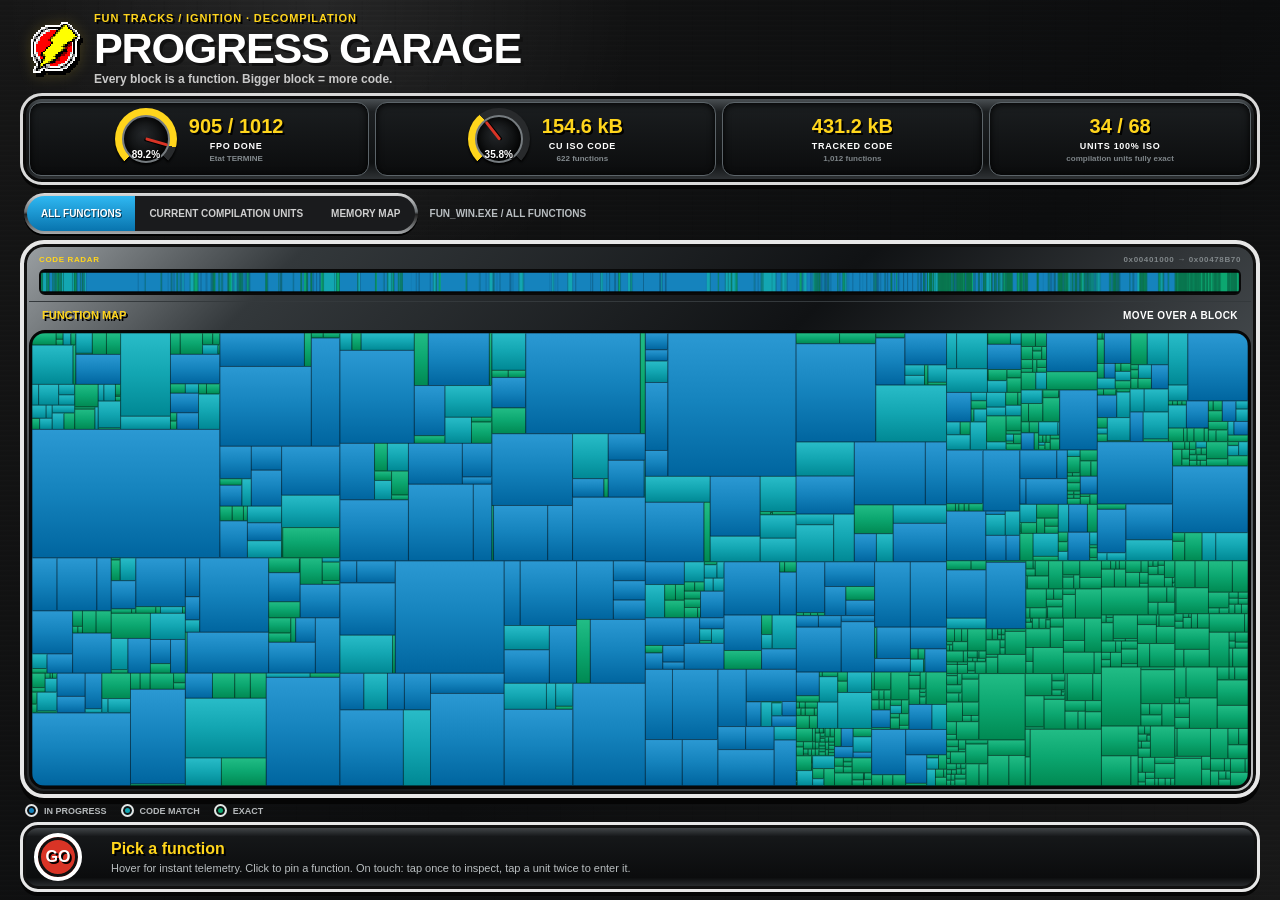
==== commit 01b8a814: "Simplify progress page: tooltip, unit stat, legend - Tooltip: drop size rank (TOP x%), Yes/No instea" ====
--- a/docs/index.html
+++ b/docs/index.html
@@ -6,7 +6,7 @@
   <meta name="color-scheme" content="dark">
   <meta name="description" content="Interactive progress map for the Fun Tracks / Ignition decompilation project.">
   <title>Fun Tracks / Ignition — Decomp Progress</title>
-  <link rel="stylesheet" href="style.css?v=14">
+  <link rel="stylesheet" href="style.css?v=15">
 </head>
 <body>
   <main class="shell">
@@ -49,12 +49,9 @@
     </section>
 
     <section class="legend" aria-label="Progress legend">
-      <span><i class="swatch unknown"></i>UNQUALIFIED</span>
-      <span><i class="swatch named"></i>NAMED</span>
-      <span><i class="swatch source"></i>C RECONSTRUCTED</span>
-      <span><i class="swatch codegen_exact"></i>CODEGEN EXACT</span>
-      <span><i class="swatch binary_exact"></i>BINARY EXACT</span>
-      <span class="legend-selected"><i></i>SELECTED</span>
+      <span><i class="swatch source"></i>IN PROGRESS</span>
+      <span><i class="swatch codegen_exact"></i>CODE MATCH</span>
+      <span><i class="swatch binary_exact"></i>EXACT</span>
     </section>
 
     <section class="inspector" id="detail" aria-live="polite">
@@ -67,6 +64,6 @@
 
     <footer>PUBLIC PROGRESS METADATA ONLY · NO PRIVATE SOURCE CODE OR INTERNAL EVIDENCE</footer>
   </main>
-  <script src="app.js?v=16" defer></script>
+  <script src="app.js?v=18" defer></script>
 </body>
 </html>
--- a/docs/style.css
+++ b/docs/style.css
@@ -29,7 +29,7 @@
 .repo-link{color:#111;text-decoration:none;font:900 11px/1 "Arial Black",Impact,sans-serif;background:var(--yellow);border:3px solid #fff;border-radius:999px;padding:10px 15px;box-shadow:inset 0 0 0 2px #111,0 3px 0 #000}
 .repo-link:hover{transform:translateY(-1px);filter:brightness(1.08)}
 .dash{
-  display:grid;grid-template-columns:1.3fr 1.3fr repeat(3,minmax(0,1fr));gap:8px;padding:9px;border:3px solid #d9d9d9;border-radius:22px;
+  display:grid;grid-template-columns:1.3fr 1.3fr repeat(2,minmax(0,1fr));gap:8px;padding:9px;border:3px solid #d9d9d9;border-radius:22px;
   background:linear-gradient(#555b5f,#1d2022 18%,#0f1112 78%,#35393c);box-shadow:inset 0 0 0 3px #090909,0 4px 0 #050505
 }
 .gauge-card,.stat{min-width:0;border-radius:12px;background:linear-gradient(#1b1e20,#0b0c0d);border:1px solid #5c6469;box-shadow:inset 0 1px 7px #000}
@@ -65,8 +65,8 @@
 .legend{display:flex;flex-wrap:wrap;gap:9px 14px;padding:12px 5px 9px;font-size:9px;font-weight:900;color:#b4b8ba}.legend span{display:inline-flex;gap:6px;align-items:center}.swatch{width:13px;height:13px;border:2px solid #e5e5e5;border-radius:50%;box-shadow:inset 0 0 0 2px #111}.swatch.unknown{background:var(--unknown)}.swatch.named{background:var(--named)}.swatch.source{background:var(--source)}.swatch.codegen_exact{background:var(--codegen)}.swatch.binary_exact{background:var(--binary)}.legend-selected i{display:inline-block;width:13px;height:13px;border:3px solid var(--red);box-shadow:0 0 0 1px #fff}
 .inspector{display:grid;grid-template-columns:64px 1fr;gap:13px;align-items:center;min-height:92px;padding:10px 14px;border:3px solid #e7e7e7;border-radius:18px;background:linear-gradient(#4f5458,#151719 18%,#0b0c0d 82%,#33373a);box-shadow:inset 0 0 0 3px #111,0 4px 0 #050505}.inspector-number{display:grid;place-items:center;width:56px;height:56px;border-radius:50%;background:var(--red);border:4px solid #fff;box-shadow:inset 0 0 0 3px #111;color:#fff;font:900 18px/1 "Arial Black",Impact,sans-serif;text-shadow:2px 2px 0 #000}.inspector h2{margin:0;color:var(--yellow);font:900 18px/1 "Arial Black",Impact,sans-serif;text-shadow:2px 2px 0 #000}.inspector p{margin:5px 0 0;color:#b9bec0;font-size:11px}.detail-grid{display:grid;grid-template-columns:repeat(4,minmax(0,1fr));gap:7px;margin-top:10px}.detail-grid div{padding:8px 9px;border-radius:8px;background:#0c0d0e;border:1px solid #4b5154}.detail-grid span{display:block;color:#81898c;font-size:8px;font-weight:900;letter-spacing:.06em}.detail-grid strong{display:block;margin-top:3px;color:#fff;font-size:11px;overflow-wrap:anywhere}
 footer{padding:15px 4px 0;color:#696f72;font-size:8px;font-weight:900;letter-spacing:.08em}
-@media(max-width:900px){.dash{grid-template-columns:1fr 1fr 1fr}.gauge-card{grid-column:span 1}.detail-grid{grid-template-columns:1fr 1fr}}
-@media(max-width:760px){body{padding:10px 7px 26px}.hero{padding-top:7px}.game-logo{width:52px;height:52px}.dash{grid-template-columns:1fr 1fr;border-radius:16px}.gauge-card{grid-template-columns:62px max-content;justify-content:center}.gauge{width:58px;height:58px}.gauge:after{left:28px;top:9px;height:21px;transform-origin:50% 20px}.gauge-readout{padding-bottom:9px;font-size:9px}.gauge-copy strong,.stat strong{font-size:17px}.stat:last-child{grid-column:1/-1}.control-strip{flex-wrap:wrap}.mode-switch{width:100%}.mode-switch button{flex:1;padding:0 7px}.crumb{order:3;width:100%}.map-stage{height:550px;min-height:400px}.race-panel{border-radius:18px}.race-panel-top{font-size:9px}#hover-readout{display:none}.detail-grid{grid-template-columns:1fr 1fr}.radar-label span:last-child{display:none}}
+@media(max-width:900px){.dash{grid-template-columns:1fr 1fr}.gauge-card{grid-column:span 1}.detail-grid{grid-template-columns:1fr 1fr}}
+@media(max-width:760px){body{padding:10px 7px 26px}.hero{padding-top:7px}.game-logo{width:52px;height:52px}.dash{grid-template-columns:1fr 1fr;border-radius:16px}.gauge-card{grid-template-columns:62px max-content;justify-content:center}.gauge{width:58px;height:58px}.gauge:after{left:28px;top:9px;height:21px;transform-origin:50% 20px}.gauge-readout{padding-bottom:9px;font-size:9px}.gauge-copy strong,.stat strong{font-size:17px}.control-strip{flex-wrap:wrap}.mode-switch{width:100%}.mode-switch button{flex:1;padding:0 7px}.crumb{order:3;width:100%}.map-stage{height:550px;min-height:400px}.race-panel{border-radius:18px}.race-panel-top{font-size:9px}#hover-readout{display:none}.detail-grid{grid-template-columns:1fr 1fr}.radar-label span:last-child{display:none}}
 @media(prefers-reduced-motion:reduce){.tooltip{animation:none}}
 
 
@@ -125,7 +125,7 @@
   h1{font-size:24px}
   .eyebrow{font-size:7px}
   .subtitle{display:none}
-  .dash{grid-template-columns:repeat(5,minmax(0,1fr));gap:3px;padding:4px;border-radius:12px}
+  .dash{grid-template-columns:repeat(4,minmax(0,1fr));gap:3px;padding:4px;border-radius:12px}
   .gauge-card,.stat{min-height:44px;padding:5px 2px;display:flex;flex-direction:column;align-items:center;justify-content:center;text-align:center}
   .gauge{display:none}
   .gauge-copy strong,.stat strong{font-size:10px}
